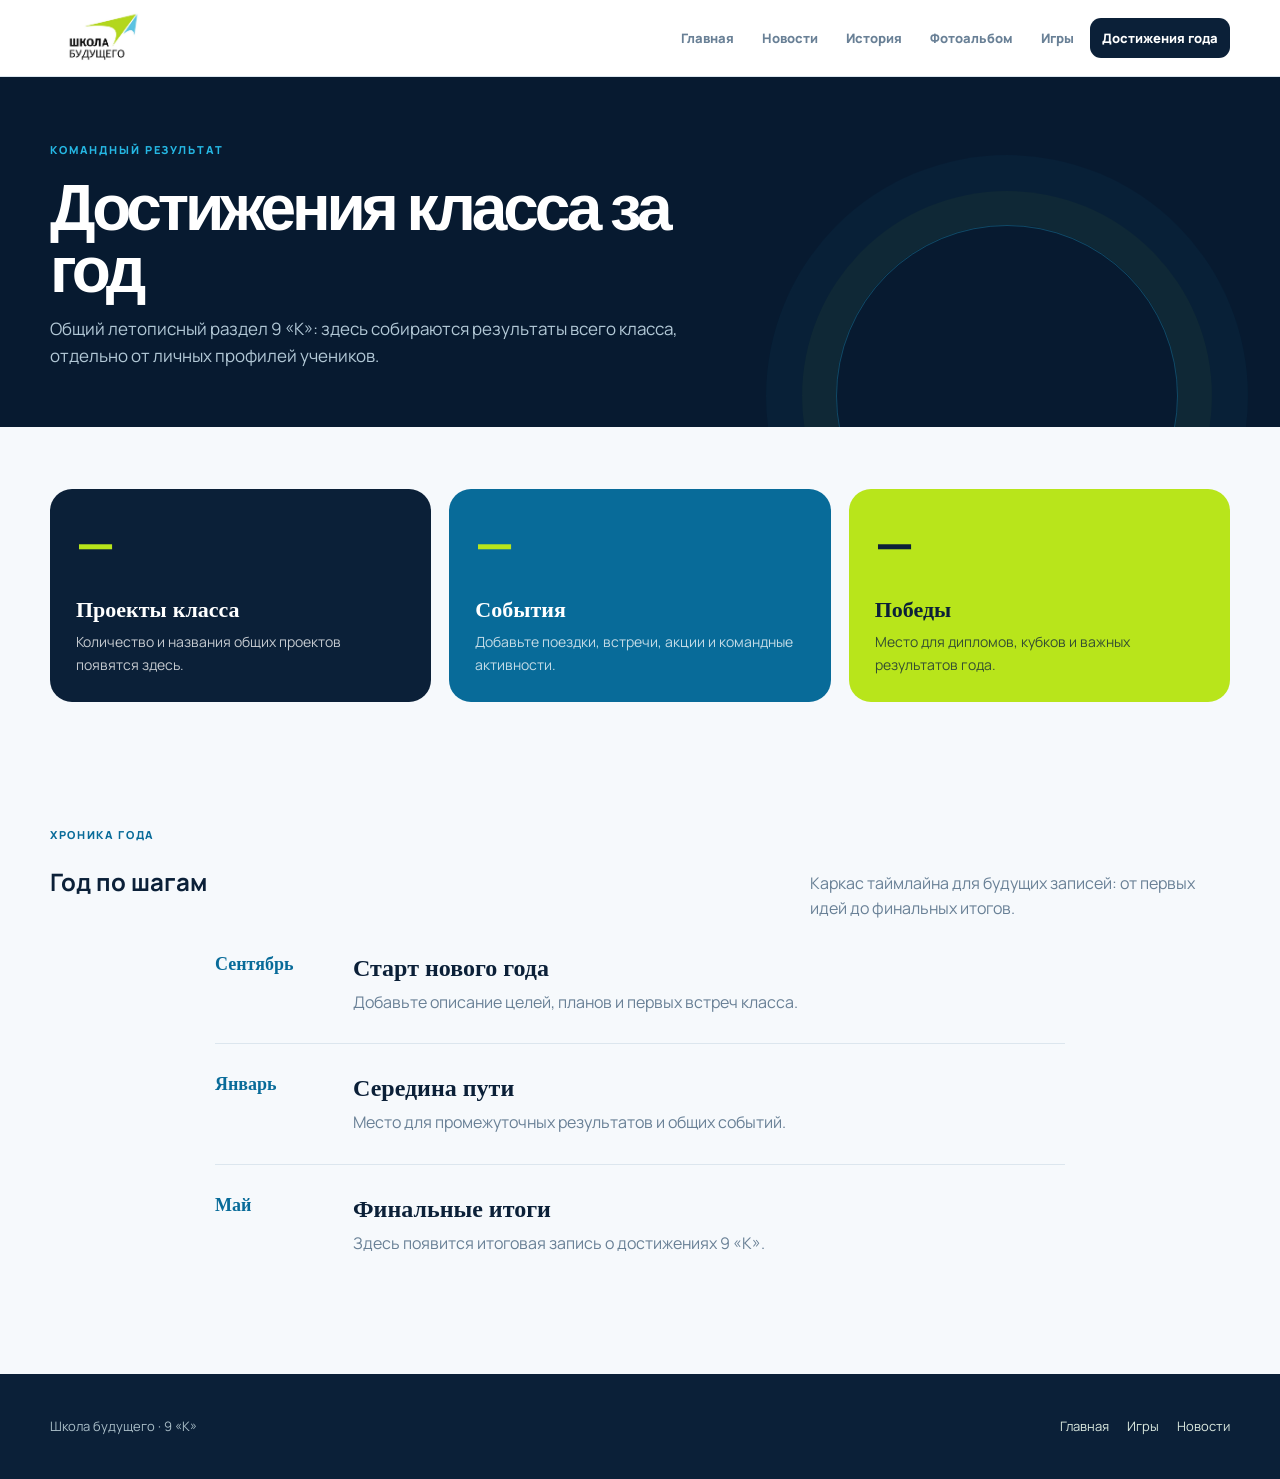
==== pages/achievements.html @ a0b6dfbe "Create school of the future class website" ====
<!doctype html><html lang="ru"><head><meta charset="utf-8"><meta name="viewport" content="width=device-width,initial-scale=1"><title>Достижения класса · 8 «К»</title><link rel="stylesheet" href="../style.css"></head><body><header class="site-header"><div class="container nav-inner"><a class="brand" href="../index.html"><img src="../assets/logo_school.jpg" alt="Школа будущего"><span><strong>Школа будущего</strong><small>класс 8 «К»</small></span></a><nav class="nav-menu"><a href="../index.html">Главная</a><a href="news.html">Новости</a><a href="histrory.html">История</a><a href="photos.html">Фотоальбом</a><a href="games.html">Игры</a><a class="active nav-cta" href="achievements.html">Достижения года</a></nav></div></header><main><section class="page-hero"><div class="container"><p class="eyebrow">Командный результат</p><h1 class="page-title">Достижения класса за год</h1><p class="page-intro">Общий летописный раздел 8 «К»: здесь собираются результаты всего класса, отдельно от личных профилей учеников.</p></div></section><section class="content-section"><div class="container"><div class="grid achievement-grid"><article class="achievement-card"><strong>—</strong><h2>Проекты класса</h2><p>Количество и названия общих проектов появятся здесь.</p></article><article class="achievement-card"><strong>—</strong><h2>События</h2><p>Добавьте поездки, встречи, акции и командные активности.</p></article><article class="achievement-card"><strong>—</strong><h2>Победы</h2><p>Место для дипломов, кубков и важных результатов года.</p></article></div></div></section><section class="content-section band"><div class="container"><div class="section-header"><div><p class="section-kicker">Хроника года</p><h2>Год по шагам</h2></div><p>Каркас таймлайна для будущих записей: от первых идей до финальных итогов.</p></div><div class="timeline"><article class="timeline-item"><div class="timeline-year">Сентябрь</div><div><h2>Старт нового года</h2><p>Добавьте описание целей, планов и первых встреч класса.</p></div></article><article class="timeline-item"><div class="timeline-year">Январь</div><div><h2>Середина пути</h2><p>Место для промежуточных результатов и общих событий.</p></div></article><article class="timeline-item"><div class="timeline-year">Май</div><div><h2>Финальные итоги</h2><p>Здесь появится итоговая запись о достижениях 8 «К».</p></div></article></div></div></section></main><footer class="site-footer"><div class="container footer-inner"><p>Школа будущего · 8 «К»</p><nav class="footer-links"><a href="../index.html">Главная</a><a href="games.html">Игры</a><a href="news.html">Новости</a></nav></div></footer></body></html>
<script src="../script.js"></script><script src="../site-config.js"></script>
---- style.css ----
@import url('https://fonts.googleapis.com/css2?family=Manrope:wght@400;500;600;700;800&family=Space+Grotesk:wght@500;600;700&display=swap');

:root{--ink:#0b2038;--ink-2:#132f4b;--muted:#698096;--blue:#25b7e3;--blue-deep:#086b99;--lime:#b8e51b;--lime-deep:#6c9700;--paper:#f6f9fc;--line:#dce6ee;--white:#fff;--shadow:0 18px 45px rgba(11,32,56,.11);--radius:24px}
*{box-sizing:border-box}html{scroll-behavior:smooth}body{margin:0;background:var(--paper);color:var(--ink);font-family:Manrope,Arial,sans-serif;line-height:1.6}a{color:inherit}img{max-width:100%;display:block}.container{width:min(1180px,calc(100% - 40px));margin:0 auto}.skip-link{position:absolute;left:-9999px}.skip-link:focus{left:16px;top:16px;z-index:30;background:var(--ink);color:#fff;padding:10px 14px;border-radius:8px}

/* Navigation: the logo is the only mark on the left. */
.site-header{position:sticky;top:0;z-index:20;background:rgba(255,255,255,.94);backdrop-filter:blur(18px);border-bottom:1px solid var(--line)}.nav-inner{min-height:76px;display:flex;align-items:center;gap:24px}.brand{display:block;width:104px;height:62px;overflow:hidden;flex:0 0 104px;border-radius:14px;text-decoration:none;background:#fff}.brand img{width:104px;height:104px;max-width:none;object-fit:contain;transform:translateY(-21px);transition:transform .25s ease}.brand:hover img,.brand:focus-visible img{transform:translateY(-21px) scale(1.06)}.nav-menu{display:flex;align-items:center;justify-content:flex-end;gap:4px;flex:1}.nav-menu a{padding:10px 12px;text-decoration:none;border-radius:11px;color:var(--muted);font-size:13px;font-weight:800;transition:.2s ease}.nav-menu a:hover,.nav-menu a.active{background:#eaf7fc;color:var(--blue-deep)}.nav-menu a.nav-cta{background:var(--ink);color:#fff}.nav-menu a.nav-cta:hover{background:var(--blue-deep);color:#fff}

/* Cosmic hero — compact, dense and unmistakably space-themed. */
.hero{position:relative;overflow:hidden;background:#071a30;color:#fff;padding:58px 0 66px;border-bottom:1px solid #173f5c}.hero:before{content:'';position:absolute;inset:0;background-image:radial-gradient(circle at 9% 24%,rgba(255,255,255,.8) 0 1px,transparent 1.8px),radial-gradient(circle at 76% 18%,rgba(37,183,227,.8) 0 1px,transparent 1.8px),radial-gradient(circle at 49% 75%,rgba(184,229,27,.75) 0 1px,transparent 1.7px),radial-gradient(circle at 92% 74%,rgba(255,255,255,.7) 0 1px,transparent 1.7px);background-size:260px 220px,340px 260px,410px 300px,300px 250px;opacity:.62}.hero:after{content:'';position:absolute;width:700px;height:420px;right:-160px;bottom:-290px;background:radial-gradient(ellipse,rgba(37,183,227,.35),transparent 68%);pointer-events:none}.hero-grid{display:grid;grid-template-columns:1fr .9fr;gap:66px;align-items:center;position:relative;z-index:1}.hero-copy{max-width:650px}.eyebrow{color:var(--blue);font-size:11px;font-weight:800;text-transform:uppercase;letter-spacing:.17em;margin:0 0 18px}.hero h1,.page-title{font:700 clamp(43px,5.8vw,74px)/.97 'Space Grotesk',sans-serif;letter-spacing:-.065em;margin:0 0 22px;max-width:700px}.hero h1 span{color:var(--lime)}.lead{font-size:17px;color:#b2c8d6;max-width:560px;margin:0 0 29px}.hero-actions{display:flex;flex-wrap:wrap;gap:11px}.button{display:inline-flex;align-items:center;justify-content:center;min-height:46px;padding:0 18px;border-radius:13px;text-decoration:none;border:1px solid transparent;font-size:13px;font-weight:800;transition:transform .2s,box-shadow .2s,background .2s}.button:hover{transform:translateY(-2px);box-shadow:0 9px 22px rgba(4,21,40,.25)}.button.primary{background:var(--lime);color:#172e05}.button.secondary{border-color:rgba(255,255,255,.25);color:#fff;background:rgba(255,255,255,.08)}.button.secondary:hover{background:rgba(255,255,255,.16)}
.orbit-stage{position:relative;min-height:320px;display:grid;place-items:center}.planet{width:194px;height:194px;border-radius:50%;background:radial-gradient(circle at 33% 28%,#d8ff60 0 5%,#8fc410 24%,#2a6f86 60%,#0a2541 74%);box-shadow:0 0 0 13px rgba(184,229,27,.07),0 0 80px rgba(37,183,227,.36),inset -26px -20px 35px rgba(2,16,31,.5);position:relative;z-index:2}.planet:after{content:'8К';position:absolute;inset:0;display:grid;place-items:center;font:700 50px 'Space Grotesk';color:rgba(255,255,255,.84);letter-spacing:-.08em}.orbit{position:absolute;border:1px solid rgba(106,223,241,.56);border-radius:50%;transform:rotate(-21deg)}.orbit.one{width:340px;height:128px}.orbit.two{width:400px;height:190px;transform:rotate(25deg);border-color:rgba(184,229,27,.45)}.satellite{position:absolute;width:12px;height:12px;border-radius:50%;background:var(--lime);box-shadow:0 0 16px var(--lime);top:37px;right:48px}.cosmic-note{position:absolute;left:0;bottom:6px;color:#8faec0;font-size:11px;letter-spacing:.08em;text-transform:uppercase}.hero-counters{display:flex;gap:25px;position:absolute;right:0;bottom:0}.hero-counters strong{display:block;color:var(--lime);font:700 27px 'Space Grotesk'}.hero-counters span{display:block;color:#9bb4c1;font-size:10px;text-transform:uppercase;letter-spacing:.08em}

.section{padding:80px 0}.section.band{background:#fff}.section.soft-blue{background:#eef7fb}.section-header{display:flex;justify-content:space-between;gap:24px;align-items:end;margin-bottom:30px}.section-kicker{margin:0 0 10px;color:var(--blue-deep);font-size:11px;font-weight:800;letter-spacing:.15em;text-transform:uppercase}.section h2{font:600 clamp(30px,4vw,48px)/1.05 'Space Grotesk';letter-spacing:-.05em;margin:0}.section-header>p{max-width:420px;color:var(--muted);margin:0}.grid{display:grid;gap:18px}

/* Students: card itself is the interaction, no floating broken button. */
.students-grid{grid-template-columns:repeat(5,1fr)}.student-card,.teacher-card,.info-card{background:#fff;border:1px solid var(--line);border-radius:20px;overflow:hidden;box-shadow:0 7px 22px rgba(11,32,56,.045);transition:transform .25s ease,box-shadow .25s ease,border-color .25s ease}.student-card{display:flex;flex-direction:column;text-decoration:none;cursor:pointer}.student-card:hover,.student-card:focus-visible{transform:translateY(-7px);border-color:#9bd3e3;box-shadow:0 18px 33px rgba(11,32,56,.14)}.student-photo{aspect-ratio:1/1;background:linear-gradient(135deg,#e4f4fa,#eaf6d5);overflow:hidden}.student-photo img{width:100%;height:100%;object-fit:cover;transition:transform .45s ease}.student-card:hover .student-photo img{transform:scale(1.065)}.student-body{padding:16px;display:flex;flex-direction:column;flex:1;min-height:142px}.student-name{font:600 17px/1.15 'Space Grotesk';margin:0 0 8px}.student-role{font-size:12px;color:var(--muted);line-height:1.4}.student-action{display:flex;justify-content:space-between;align-items:center;margin-top:auto;padding-top:15px;color:var(--blue-deep);font-size:11px;font-weight:800;text-transform:uppercase;letter-spacing:.08em}.student-action b{display:grid;place-items:center;width:25px;height:25px;border-radius:50%;background:#eaf7fc;font-size:16px;line-height:1;transition:.2s}.student-card:hover .student-action b{background:var(--blue);color:#fff;transform:translate(2px,-2px)}.placeholder-mark{width:52px;height:52px;border-radius:16px;background:#eaf6d5;color:var(--lime-deep);display:grid;place-items:center;margin:0 auto;font:700 24px 'Space Grotesk'}
.notice{display:flex;align-items:center;justify-content:space-between;gap:20px;padding:18px 22px;border-radius:18px;background:var(--ink);color:#fff;margin-top:26px}.notice p{margin:0;color:#b7cbd4;font-size:13px}.notice strong{display:block;font:600 18px 'Space Grotesk';color:var(--lime);margin-bottom:2px}

/* Teachers: all original teacher portraits are rendered from data. */
.teachers-grid{grid-template-columns:repeat(5,1fr)}.teacher-card{padding:10px}.teacher-card:hover{transform:translateY(-6px);border-color:#b9d8e2;box-shadow:0 15px 30px rgba(11,32,56,.12)}.teacher-card img{width:100%;aspect-ratio:1/1;object-fit:cover;border-radius:14px}.teacher-card h3{font:600 16px/1.15 'Space Grotesk';margin:13px 3px 5px}.teacher-card p{color:var(--muted);font-size:12px;line-height:1.4;margin:0 3px 5px}

/* Photos and news. */
.page-hero{padding:64px 0 58px;background:#071a30;color:#fff;position:relative;overflow:hidden}.page-hero:after{content:'';position:absolute;right:8%;bottom:-140px;width:340px;height:340px;border:1px solid rgba(37,183,227,.3);border-radius:50%;box-shadow:0 0 0 34px rgba(184,229,27,.04),0 0 0 70px rgba(37,183,227,.04)}.page-hero .container{position:relative;z-index:1}.page-title{font-size:clamp(42px,5.5vw,64px);margin-bottom:14px}.page-intro{color:#b2c8d6;max-width:680px;font-size:17px;margin:0}.content-section{padding:62px 0}.news-list{display:grid;grid-template-columns:repeat(2,1fr);gap:22px}.news-card{background:#fff;border:1px solid var(--line);border-radius:22px;overflow:hidden;box-shadow:0 7px 22px rgba(11,32,56,.04)}.news-card img{width:100%;height:240px;object-fit:cover}.news-card-body{padding:23px}.tag{display:inline-block;color:var(--lime-deep);background:#eef8d9;border-radius:99px;padding:5px 10px;font-size:10px;font-weight:800;text-transform:uppercase;letter-spacing:.08em}.news-card h2{font:600 25px/1.1 'Space Grotesk';margin:14px 0 10px}.news-card p{color:var(--muted);margin:0}.memory-grid{display:grid;grid-template-columns:repeat(4,1fr);grid-auto-rows:180px;gap:14px}.memory-card{position:relative;overflow:hidden;border-radius:18px;background:#dbeef4}.memory-card:first-child{grid-column:span 2;grid-row:span 2}.memory-card:nth-child(4){grid-column:span 2}.memory-card img{width:100%;height:100%;object-fit:cover;transition:transform .45s}.memory-card:hover img{transform:scale(1.06)}.memory-card figcaption{position:absolute;left:0;right:0;bottom:0;padding:30px 16px 13px;color:#fff;font-size:13px;font-weight:800;background:linear-gradient(transparent,rgba(4,20,35,.82))}.placeholder{padding:58px 32px;text-align:center;border:1px dashed #a9c5d0;border-radius:24px;background:rgba(255,255,255,.68)}.placeholder h2{font:600 28px 'Space Grotesk';margin:0 0 8px}.placeholder p{max-width:500px;color:var(--muted);margin:0 auto}

.achievement-grid{grid-template-columns:repeat(3,1fr)}.achievement-card{background:var(--ink);border-radius:22px;color:#fff;padding:26px;min-height:210px}.achievement-card:nth-child(2){background:var(--blue-deep)}.achievement-card:nth-child(3){background:var(--lime);color:var(--ink)}.achievement-card strong{display:block;font:700 44px 'Space Grotesk';color:var(--lime);margin-bottom:24px}.achievement-card:nth-child(3) strong{color:var(--ink)}.achievement-card h2{font:600 22px 'Space Grotesk';margin:0 0 8px}.achievement-card p{margin:0;opacity:.76;font-size:14px}.timeline{max-width:850px;margin:0 auto}.timeline-item{display:grid;grid-template-columns:110px 1fr;gap:28px;padding:0 0 28px;border-bottom:1px solid var(--line);margin-bottom:28px}.timeline-item:last-child{border:0}.timeline-year{color:var(--blue-deep);font:700 18px 'Space Grotesk'}.timeline-item h2{font:600 24px 'Space Grotesk';margin:0 0 7px}.timeline-item p{margin:0;color:var(--muted)}
.student-profile{display:grid;grid-template-columns:300px 1fr;gap:46px;align-items:start}.profile-photo{border-radius:24px;overflow:hidden;background:#e4f4fa}.profile-photo img{width:100%;aspect-ratio:1/1;object-fit:cover}.profile-meta{display:flex;align-items:center;gap:12px;color:var(--muted);font-size:13px;margin-bottom:16px}.profile-content h2{font:600 38px/1.05 'Space Grotesk';margin:0 0 14px;letter-spacing:-.04em}.profile-content>p{color:var(--muted);font-size:17px;max-width:650px}.profile-cards{display:grid;grid-template-columns:repeat(2,1fr);gap:16px;margin-top:28px}.profile-cards .info-card{padding:20px}.info-card h3{font:600 19px 'Space Grotesk';margin:0 0 7px}.info-card p{color:var(--muted);font-size:14px;margin:0}.back-link{display:inline-flex;gap:8px;color:var(--blue-deep);font-weight:800;text-decoration:none;margin-bottom:22px}
.site-footer{background:var(--ink);color:#fff;padding:42px 0}.footer-inner{display:flex;justify-content:space-between;gap:30px;align-items:start}.site-footer p{color:#a9bdc7;font-size:13px;margin:0;max-width:360px}.footer-links{display:flex;gap:18px;flex-wrap:wrap}.footer-links a{color:#dbe9df;text-decoration:none;font-size:13px}.footer-links a:hover{color:var(--lime)}

@media(max-width:1050px){.students-grid{grid-template-columns:repeat(4,1fr)}.teachers-grid{grid-template-columns:repeat(4,1fr)}.hero-grid{gap:35px}.nav-inner{gap:14px}.nav-menu a{padding:10px 8px;font-size:12px}}
@media(max-width:720px){.container{width:min(100% - 28px,600px)}.site-header{position:relative}.nav-inner{align-items:center;padding:6px 0 10px;flex-wrap:wrap}.brand{width:90px;height:58px;flex-basis:90px}.brand img{width:98px;height:98px;transform:translateY(-20px)}.brand:hover img,.brand:focus-visible img{transform:translateY(-20px) scale(1.04)}.nav-menu{justify-content:flex-start;overflow-x:auto;width:100%;order:3;padding-bottom:2px}.nav-menu a{white-space:nowrap}.hero{padding:48px 0 54px}.hero-grid{grid-template-columns:1fr;gap:28px}.hero h1{font-size:48px}.orbit-stage{min-height:260px}.planet{width:154px;height:154px}.planet:after{font-size:40px}.orbit.one{width:275px;height:105px}.orbit.two{width:325px;height:155px}.cosmic-note{left:8px;bottom:0}.hero-counters{right:8px;bottom:0}.section,.content-section{padding:58px 0}.section-header{display:block}.section-header>p{margin-top:14px}.students-grid{grid-template-columns:repeat(2,1fr);gap:12px}.teachers-grid{grid-template-columns:repeat(2,1fr);gap:12px}.student-body{padding:14px 12px;min-height:142px}.student-name{font-size:15px}.news-list,.achievement-grid,.profile-cards{grid-template-columns:1fr}.memory-grid{grid-template-columns:repeat(2,1fr);grid-auto-rows:145px}.memory-card:first-child,.memory-card:nth-child(4){grid-column:span 2}.student-profile{grid-template-columns:1fr;gap:25px}.profile-photo{max-width:300px}.timeline-item{grid-template-columns:75px 1fr;gap:14px}.footer-inner{display:block}.footer-links{margin-top:22px}.notice{display:block}.notice .button{margin-top:16px}}
@media(prefers-reduced-motion:reduce){*,*:before,*:after{scroll-behavior:auto!important;transition:none!important;animation:none!important}}
.brand span{display:none}
.planet:after{content:var(--class-code,'9К')}

/* Full-viewport hero: the header stays compact while the first screen becomes the mission statement. */
.hero{min-height:100vh;height:100vh;padding:78px 0 104px;display:flex;align-items:center}.hero-grid{width:100%;min-height:calc(100vh - 182px);grid-template-columns:1.06fr .94fr;gap:clamp(45px,7vw,110px)}.hero-copy{max-width:760px}.hero h1{font-size:clamp(56px,6.6vw,104px);max-width:820px;margin-bottom:30px}.lead{font-size:clamp(18px,1.4vw,22px);line-height:1.55;max-width:640px;margin-bottom:38px}.hero-actions{gap:14px}.hero-actions .button{min-height:56px;padding:0 23px;font-size:14px;border-radius:16px}.orbit-stage{min-height:clamp(430px,52vw,620px)}.planet{width:clamp(230px,24vw,340px);height:clamp(230px,24vw,340px)}.planet:after{font-size:clamp(58px,5vw,82px)}.orbit.one{width:clamp(420px,42vw,620px);height:clamp(160px,15vw,220px)}.orbit.two{width:clamp(500px,50vw,740px);height:clamp(240px,24vw,350px)}.satellite{width:16px;height:16px;top:13%;right:10%}.cosmic-note{bottom:9%;font-size:12px}.hero-counters{bottom:8%;gap:38px}.hero-counters strong{font-size:clamp(32px,3vw,48px)}.hero-counters span{font-size:11px}.scroll-cue{position:absolute;z-index:3;left:50%;bottom:24px;transform:translateX(-50%);display:flex;flex-direction:column;align-items:center;gap:10px;color:#a4bdca;text-decoration:none;font-size:10px;font-weight:800;letter-spacing:.18em;text-transform:uppercase;transition:color .2s ease}.scroll-cue:hover{color:var(--lime)}.scroll-cue i{display:block;width:22px;height:36px;border:1px solid rgba(184,229,27,.65);border-radius:99px;position:relative}.scroll-cue i:after{content:'';position:absolute;width:4px;height:8px;left:50%;top:7px;transform:translateX(-50%);border-radius:4px;background:var(--lime);animation:scroll-drop 1.7s ease-in-out infinite}@keyframes scroll-drop{0%{opacity:0;transform:translate(-50%,0)}25%{opacity:1}75%{opacity:1}100%{opacity:0;transform:translate(-50%,14px)}}
@media(max-width:1050px) and (min-width:721px){.hero h1{font-size:clamp(52px,6vw,78px)}.orbit-stage{transform:scale(.85);transform-origin:center}.hero-grid{gap:15px}}
@media(max-width:720px){.hero{height:auto;min-height:calc(100svh - 130px);padding:50px 0 92px;display:block}.hero-grid{min-height:0;display:flex;flex-direction:column;gap:26px;align-items:stretch}.hero-copy{max-width:none}.hero h1{font-size:clamp(45px,13vw,66px);line-height:.95;margin-bottom:20px}.lead{font-size:16px;line-height:1.55;margin-bottom:26px}.hero-actions{display:grid;grid-template-columns:1fr 1fr;gap:9px}.hero-actions .button{min-height:50px;padding:0 10px;font-size:12px}.orbit-stage{min-height:310px;transform:none;margin-top:4px}.planet{width:170px;height:170px}.planet:after{font-size:45px}.orbit.one{width:310px;height:120px}.orbit.two{width:370px;height:180px}.satellite{top:17px;right:15%}.cosmic-note{left:2px;bottom:22px;font-size:9px}.hero-counters{right:2px;bottom:22px;gap:20px}.hero-counters strong{font-size:27px}.hero-counters span{font-size:9px}.scroll-cue{bottom:15px;font-size:9px;gap:7px}.scroll-cue i{height:28px;width:18px}.scroll-cue i:after{top:5px;width:3px;height:7px}}
@media(max-width:720px){.nav-menu{scrollbar-width:none}.nav-menu::-webkit-scrollbar{display:none}.hero{height:calc(100svh - 78px);min-height:620px;padding:32px 0 64px;overflow:hidden}.hero-grid{height:100%;gap:8px;justify-content:space-between}.hero h1{font-size:clamp(40px,11.7vw,53px);line-height:.94;margin-bottom:14px}.hero .eyebrow{font-size:10px;margin-bottom:12px}.lead{font-size:14px;line-height:1.45;margin-bottom:18px}.hero-actions .button{min-height:46px;font-size:11px}.orbit-stage{min-height:244px;margin-top:0;flex:0 0 244px}.planet{width:140px;height:140px}.planet:after{font-size:40px}.orbit.one{width:270px;height:104px}.orbit.two{width:325px;height:158px}.satellite{top:10px;right:14%}.cosmic-note{bottom:18px}.hero-counters{bottom:18px}.hero-counters strong{font-size:24px}.scroll-cue{bottom:8px}}
.hero-grid{width:min(1180px,calc(100% - 40px));margin-left:auto;margin-right:auto}

/* Motion layer and viewport correction: the hero fills the space below the real header. */
:root{--header-height:76px}.site-header{min-height:var(--header-height)}.hero{height:calc(100dvh - var(--header-height));min-height:calc(100dvh - var(--header-height));overflow:hidden}.hero-grid{height:100%;min-height:0}.orbit-stage{transform:translate3d(var(--scene-x,0px),var(--scene-y,0px),0);transition:transform .45s cubic-bezier(.22,.61,.36,1)}.star-field{position:absolute;inset:0;z-index:0;pointer-events:none;overflow:hidden}.star-field span{position:absolute;width:var(--star-size,3px);height:var(--star-size,3px);border-radius:50%;background:#e9fbff;box-shadow:0 0 8px rgba(125,228,255,.9);animation:star-pulse 3.6s ease-in-out infinite;transform:scale(var(--star-scale,1))}.star-field span:nth-child(4n){--star-size:2px;background:var(--blue)}.star-field span:nth-child(7n){--star-size:4px;background:var(--lime);box-shadow:0 0 13px rgba(184,229,27,.9)}@keyframes star-pulse{0%,100%{opacity:.18;transform:scale(calc(var(--star-scale,1) * .72))}45%{opacity:1;transform:scale(calc(var(--star-scale,1) * 1.35))}68%{opacity:.42;transform:scale(var(--star-scale,1))}}.orbit{transform-origin:50% 50%;will-change:transform}.orbit.one{animation:orbit-drift-one 18s ease-in-out infinite}.orbit.two{animation:orbit-drift-two 24s ease-in-out infinite}@keyframes orbit-drift-one{0%,100%{transform:rotate(-21deg) translate3d(0,0,0)}50%{transform:rotate(-15deg) translate3d(9px,-5px,0)}}@keyframes orbit-drift-two{0%,100%{transform:rotate(25deg) translate3d(0,0,0)}50%{transform:rotate(31deg) translate3d(-8px,7px,0)}}.planet{animation:planet-float 6s ease-in-out infinite;will-change:transform;background:radial-gradient(circle at 32% 24%,#efff91 0 3%,#c2f32f 10%,#82b91a 31%,#1a6e87 64%,#071e39 79%);box-shadow:0 0 0 13px rgba(184,229,27,.07),0 0 80px rgba(37,183,227,.36),0 0 125px rgba(184,229,27,.12),inset -28px -23px 38px rgba(1,15,30,.58);overflow:hidden}.planet:before{content:'';position:absolute;inset:-15%;border-radius:50%;background:repeating-linear-gradient(168deg,transparent 0 17px,rgba(238,255,170,.16) 18px 21px,transparent 22px 36px);mix-blend-mode:screen;opacity:.62;transform:rotate(-18deg)}@keyframes planet-float{0%,100%{transform:translateY(0) scale(1)}50%{transform:translateY(-10px) scale(1.018)}}.rocket{position:absolute;z-index:4;left:8%;top:17%;width:29px;height:58px;border-radius:52% 52% 42% 42%;background:linear-gradient(110deg,#fff 0 22%,#d9f45b 23% 38%,#27acd0 39% 100%);box-shadow:0 0 17px rgba(37,183,227,.75);transform:rotate(42deg);animation:rocket-flight 13s ease-in-out infinite;will-change:transform}.rocket:before{content:'';position:absolute;left:5px;bottom:-8px;width:19px;height:19px;border-radius:50% 50% 65% 65%;background:radial-gradient(circle at 50% 10%,#fff 0 12%,#b8e51b 25%,#ff9b29 58%,transparent 70%);filter:blur(1px)}.rocket-window{position:absolute;width:10px;height:10px;left:9px;top:13px;border-radius:50%;background:#092c4b;border:2px solid rgba(255,255,255,.8)}.rocket-fin{position:absolute;width:9px;height:18px;bottom:9px;background:#159bc3}.rocket-fin.left{left:-6px;clip-path:polygon(100% 0,100% 100%,0 80%)}.rocket-fin.right{right:-6px;clip-path:polygon(0 0,100% 80%,0 100%)}@keyframes rocket-flight{0%,100%{transform:translate3d(0,0,0) rotate(42deg);opacity:.72}40%{transform:translate3d(34px,-38px,0) rotate(46deg);opacity:1}72%{transform:translate3d(8px,-80px,0) rotate(38deg);opacity:.82}}
@media(max-width:720px){:root{--header-height:78px}.hero{height:auto;min-height:calc(100dvh - var(--header-height));padding-top:32px}.hero-grid{height:auto;min-height:calc(100dvh - var(--header-height) - 96px)}.orbit-stage{transform:none}.rocket{left:7%;top:12%;transform:scale(.78) rotate(42deg)}.star-field span{animation-duration:3.2s}}
@media(prefers-reduced-motion:reduce){.orbit-stage{transform:none!important}.star-field span,.orbit,.planet,.rocket{animation:none!important}.planet{transform:none!important}}
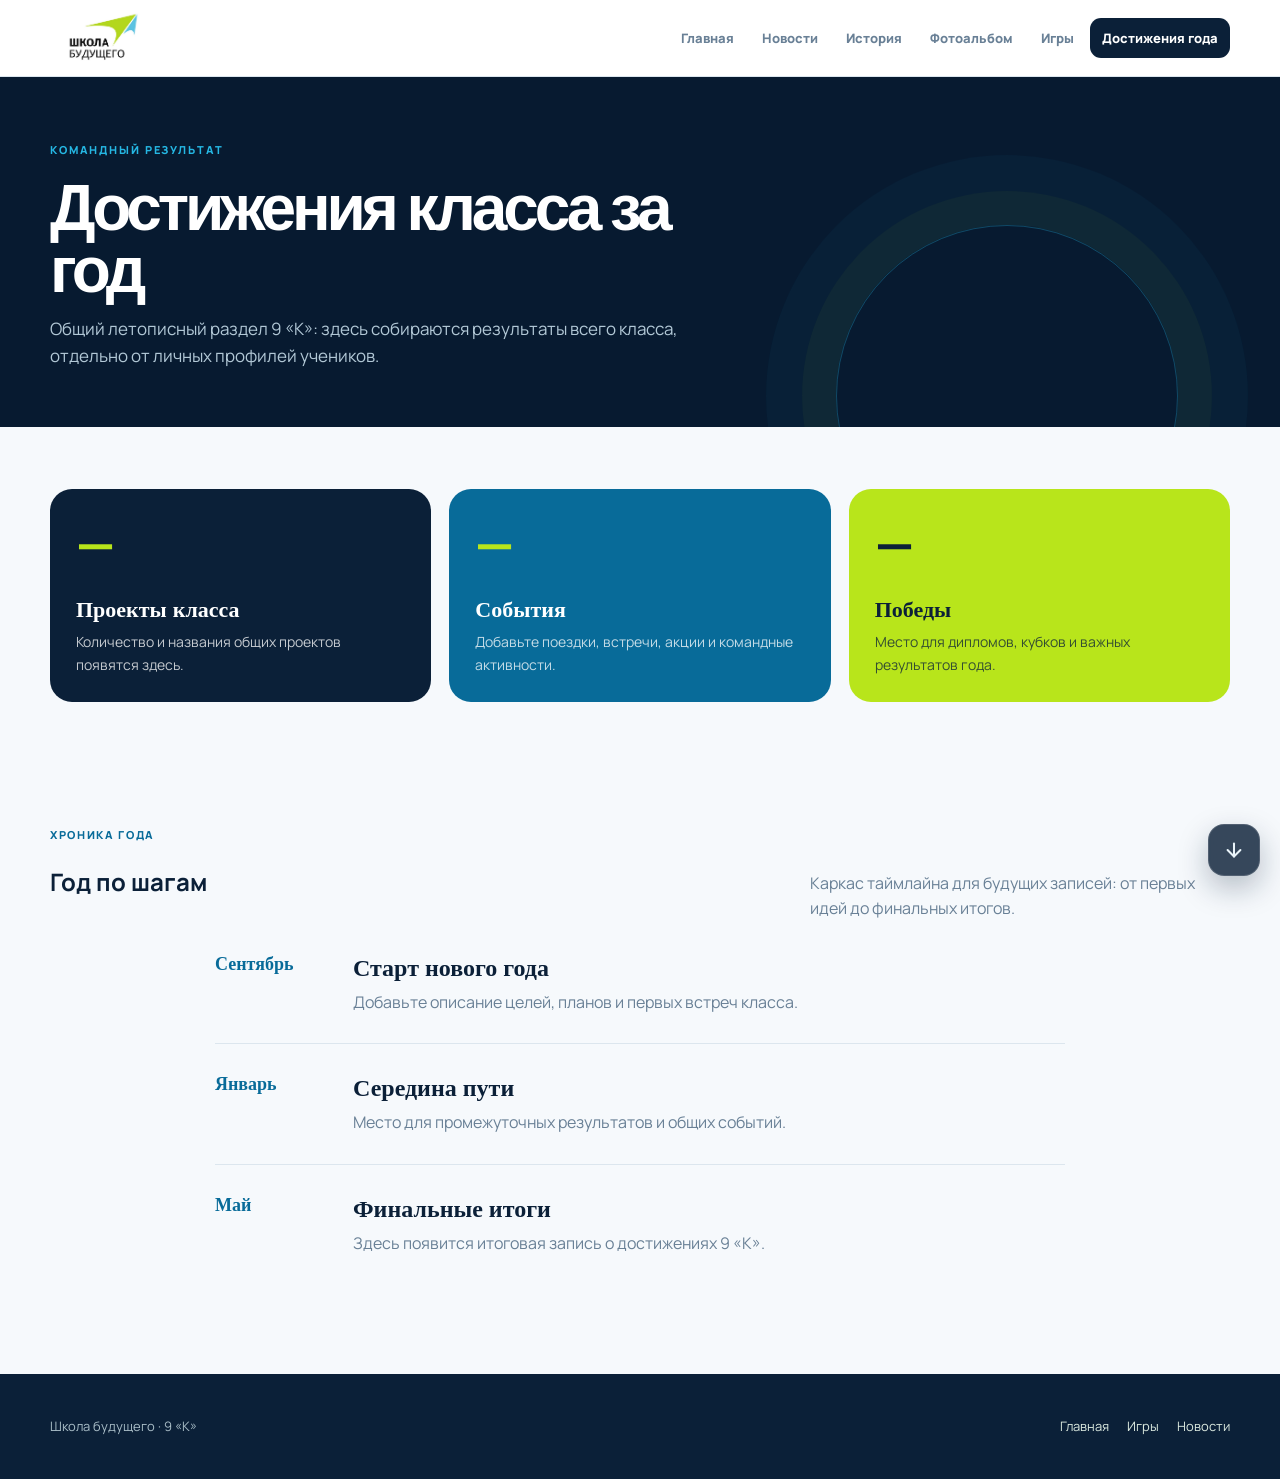
==== commit 89ff309c: "Add game and history page" ====
--- a/pages/achievements.html
+++ b/pages/achievements.html
@@ -1,2 +1 @@
-<!doctype html><html lang="ru"><head><meta charset="utf-8"><meta name="viewport" content="width=device-width,initial-scale=1"><title>Достижения класса · 8 «К»</title><link rel="stylesheet" href="../style.css"></head><body><header class="site-header"><div class="container nav-inner"><a class="brand" href="../index.html"><img src="../assets/logo_school.jpg" alt="Школа будущего"><span><strong>Школа будущего</strong><small>класс 8 «К»</small></span></a><nav class="nav-menu"><a href="../index.html">Главная</a><a href="news.html">Новости</a><a href="histrory.html">История</a><a href="photos.html">Фотоальбом</a><a href="games.html">Игры</a><a class="active nav-cta" href="achievements.html">Достижения года</a></nav></div></header><main><section class="page-hero"><div class="container"><p class="eyebrow">Командный результат</p><h1 class="page-title">Достижения класса за год</h1><p class="page-intro">Общий летописный раздел 8 «К»: здесь собираются результаты всего класса, отдельно от личных профилей учеников.</p></div></section><section class="content-section"><div class="container"><div class="grid achievement-grid"><article class="achievement-card"><strong>—</strong><h2>Проекты класса</h2><p>Количество и названия общих проектов появятся здесь.</p></article><article class="achievement-card"><strong>—</strong><h2>События</h2><p>Добавьте поездки, встречи, акции и командные активности.</p></article><article class="achievement-card"><strong>—</strong><h2>Победы</h2><p>Место для дипломов, кубков и важных результатов года.</p></article></div></div></section><section class="content-section band"><div class="container"><div class="section-header"><div><p class="section-kicker">Хроника года</p><h2>Год по шагам</h2></div><p>Каркас таймлайна для будущих записей: от первых идей до финальных итогов.</p></div><div class="timeline"><article class="timeline-item"><div class="timeline-year">Сентябрь</div><div><h2>Старт нового года</h2><p>Добавьте описание целей, планов и первых встреч класса.</p></div></article><article class="timeline-item"><div class="timeline-year">Январь</div><div><h2>Середина пути</h2><p>Место для промежуточных результатов и общих событий.</p></div></article><article class="timeline-item"><div class="timeline-year">Май</div><div><h2>Финальные итоги</h2><p>Здесь появится итоговая запись о достижениях 8 «К».</p></div></article></div></div></section></main><footer class="site-footer"><div class="container footer-inner"><p>Школа будущего · 8 «К»</p><nav class="footer-links"><a href="../index.html">Главная</a><a href="games.html">Игры</a><a href="news.html">Новости</a></nav></div></footer></body></html>
-<script src="../script.js"></script><script src="../site-config.js"></script>
+<!doctype html><html lang="ru"><head><meta charset="utf-8"><meta name="viewport" content="width=device-width,initial-scale=1"><title>Достижения класса · 8 «К»</title><link rel="stylesheet" href="../style.css"></head><body><header class="site-header"><div class="container nav-inner"><a class="brand" href="../index.html"><img src="../assets/logo_school.jpg" alt="Школа будущего"><span><strong>Школа будущего</strong><small>класс 8 «К»</small></span></a><nav class="nav-menu"><a href="../index.html">Главная</a><a href="news.html">Новости</a><a href="histrory.html">История</a><a href="photos.html">Фотоальбом</a><a href="games.html">Игры</a><a class="active nav-cta" href="achievements.html">Достижения года</a></nav></div></header><main><section class="page-hero"><div class="container"><p class="eyebrow">Командный результат</p><h1 class="page-title">Достижения класса за год</h1><p class="page-intro">Общий летописный раздел 8 «К»: здесь собираются результаты всего класса, отдельно от личных профилей учеников.</p></div></section><section class="content-section"><div class="container"><div class="grid achievement-grid"><article class="achievement-card"><strong>—</strong><h2>Проекты класса</h2><p>Количество и названия общих проектов появятся здесь.</p></article><article class="achievement-card"><strong>—</strong><h2>События</h2><p>Добавьте поездки, встречи, акции и командные активности.</p></article><article class="achievement-card"><strong>—</strong><h2>Победы</h2><p>Место для дипломов, кубков и важных результатов года.</p></article></div></div></section><section class="content-section band"><div class="container"><div class="section-header"><div><p class="section-kicker">Хроника года</p><h2>Год по шагам</h2></div><p>Каркас таймлайна для будущих записей: от первых идей до финальных итогов.</p></div><div class="timeline"><article class="timeline-item"><div class="timeline-year">Сентябрь</div><div><h2>Старт нового года</h2><p>Добавьте описание целей, планов и первых встреч класса.</p></div></article><article class="timeline-item"><div class="timeline-year">Январь</div><div><h2>Середина пути</h2><p>Место для промежуточных результатов и общих событий.</p></div></article><article class="timeline-item"><div class="timeline-year">Май</div><div><h2>Финальные итоги</h2><p>Здесь появится итоговая запись о достижениях 8 «К».</p></div></article></div></div></section></main><footer class="site-footer"><div class="container footer-inner"><p>Школа будущего · 8 «К»</p><nav class="footer-links"><a href="../index.html">Главная</a><a href="games.html">Игры</a><a href="news.html">Новости</a></nav></div></footer><script src="../script.js"></script><script src="../site-config.js"></script></body></html>
--- a/style.css
+++ b/style.css
@@ -43,3 +43,46 @@
 :root{--header-height:76px}.site-header{min-height:var(--header-height)}.hero{height:calc(100dvh - var(--header-height));min-height:calc(100dvh - var(--header-height));overflow:hidden}.hero-grid{height:100%;min-height:0}.orbit-stage{transform:translate3d(var(--scene-x,0px),var(--scene-y,0px),0);transition:transform .45s cubic-bezier(.22,.61,.36,1)}.star-field{position:absolute;inset:0;z-index:0;pointer-events:none;overflow:hidden}.star-field span{position:absolute;width:var(--star-size,3px);height:var(--star-size,3px);border-radius:50%;background:#e9fbff;box-shadow:0 0 8px rgba(125,228,255,.9);animation:star-pulse 3.6s ease-in-out infinite;transform:scale(var(--star-scale,1))}.star-field span:nth-child(4n){--star-size:2px;background:var(--blue)}.star-field span:nth-child(7n){--star-size:4px;background:var(--lime);box-shadow:0 0 13px rgba(184,229,27,.9)}@keyframes star-pulse{0%,100%{opacity:.18;transform:scale(calc(var(--star-scale,1) * .72))}45%{opacity:1;transform:scale(calc(var(--star-scale,1) * 1.35))}68%{opacity:.42;transform:scale(var(--star-scale,1))}}.orbit{transform-origin:50% 50%;will-change:transform}.orbit.one{animation:orbit-drift-one 18s ease-in-out infinite}.orbit.two{animation:orbit-drift-two 24s ease-in-out infinite}@keyframes orbit-drift-one{0%,100%{transform:rotate(-21deg) translate3d(0,0,0)}50%{transform:rotate(-15deg) translate3d(9px,-5px,0)}}@keyframes orbit-drift-two{0%,100%{transform:rotate(25deg) translate3d(0,0,0)}50%{transform:rotate(31deg) translate3d(-8px,7px,0)}}.planet{animation:planet-float 6s ease-in-out infinite;will-change:transform;background:radial-gradient(circle at 32% 24%,#efff91 0 3%,#c2f32f 10%,#82b91a 31%,#1a6e87 64%,#071e39 79%);box-shadow:0 0 0 13px rgba(184,229,27,.07),0 0 80px rgba(37,183,227,.36),0 0 125px rgba(184,229,27,.12),inset -28px -23px 38px rgba(1,15,30,.58);overflow:hidden}.planet:before{content:'';position:absolute;inset:-15%;border-radius:50%;background:repeating-linear-gradient(168deg,transparent 0 17px,rgba(238,255,170,.16) 18px 21px,transparent 22px 36px);mix-blend-mode:screen;opacity:.62;transform:rotate(-18deg)}@keyframes planet-float{0%,100%{transform:translateY(0) scale(1)}50%{transform:translateY(-10px) scale(1.018)}}.rocket{position:absolute;z-index:4;left:8%;top:17%;width:29px;height:58px;border-radius:52% 52% 42% 42%;background:linear-gradient(110deg,#fff 0 22%,#d9f45b 23% 38%,#27acd0 39% 100%);box-shadow:0 0 17px rgba(37,183,227,.75);transform:rotate(42deg);animation:rocket-flight 13s ease-in-out infinite;will-change:transform}.rocket:before{content:'';position:absolute;left:5px;bottom:-8px;width:19px;height:19px;border-radius:50% 50% 65% 65%;background:radial-gradient(circle at 50% 10%,#fff 0 12%,#b8e51b 25%,#ff9b29 58%,transparent 70%);filter:blur(1px)}.rocket-window{position:absolute;width:10px;height:10px;left:9px;top:13px;border-radius:50%;background:#092c4b;border:2px solid rgba(255,255,255,.8)}.rocket-fin{position:absolute;width:9px;height:18px;bottom:9px;background:#159bc3}.rocket-fin.left{left:-6px;clip-path:polygon(100% 0,100% 100%,0 80%)}.rocket-fin.right{right:-6px;clip-path:polygon(0 0,100% 80%,0 100%)}@keyframes rocket-flight{0%,100%{transform:translate3d(0,0,0) rotate(42deg);opacity:.72}40%{transform:translate3d(34px,-38px,0) rotate(46deg);opacity:1}72%{transform:translate3d(8px,-80px,0) rotate(38deg);opacity:.82}}
 @media(max-width:720px){:root{--header-height:78px}.hero{height:auto;min-height:calc(100dvh - var(--header-height));padding-top:32px}.hero-grid{height:auto;min-height:calc(100dvh - var(--header-height) - 96px)}.orbit-stage{transform:none}.rocket{left:7%;top:12%;transform:scale(.78) rotate(42deg)}.star-field span{animation-duration:3.2s}}
 @media(prefers-reduced-motion:reduce){.orbit-stage{transform:none!important}.star-field span,.orbit,.planet,.rocket{animation:none!important}.planet{transform:none!important}}
+
+/* Floating page-scroll arrows: flip through the site with one tap. */
+.scroll-dock{position:fixed;right:20px;bottom:24px;z-index:40;display:flex;flex-direction:column;gap:10px}
+.scroll-dock button{width:52px;height:52px;border-radius:16px;border:1px solid rgba(255,255,255,.14);background:rgba(11,32,56,.82);color:#eaf4fa;backdrop-filter:blur(10px);-webkit-backdrop-filter:blur(10px);display:grid;place-items:center;cursor:pointer;box-shadow:0 12px 30px rgba(11,32,56,.28);transition:transform .2s ease,background .2s ease,color .2s ease,opacity .3s ease}
+.scroll-dock button:hover{transform:translateY(-2px);background:var(--lime);color:#172e05}
+.scroll-dock button:active{transform:translateY(0) scale(.94)}
+.scroll-dock button svg{width:22px;height:22px}
+.scroll-dock button[hidden]{display:none}
+
+/* Fullscreen photo viewer: Instagram/VK style browsing with smooth transitions. */
+.memory-card{cursor:zoom-in}
+.memory-card:focus-visible{outline:3px solid var(--blue);outline-offset:3px}
+body.lightbox-locked{overflow:hidden}
+.lightbox{position:fixed;inset:0;z-index:80;display:flex;align-items:center;justify-content:center;padding:24px;background:rgba(4,16,29,.9);backdrop-filter:blur(16px);-webkit-backdrop-filter:blur(16px);opacity:0;visibility:hidden;transition:opacity .4s ease,visibility .4s ease}
+.lightbox.open{opacity:1;visibility:visible}
+.lightbox-stage{position:relative;width:min(1120px,94vw);height:min(82vh,780px);display:grid;place-items:center;touch-action:none}
+.lightbox-img{max-width:100%;max-height:100%;border-radius:20px;box-shadow:0 30px 90px rgba(0,0,0,.6),0 0 0 1px rgba(255,255,255,.08);will-change:transform,opacity;user-select:none;-webkit-user-select:none;-webkit-user-drag:none;cursor:grab}
+.lightbox-ui{position:absolute;left:0;right:0;top:0;display:flex;justify-content:space-between;align-items:center;gap:16px;padding:22px 76px 0 26px;color:#c9ddea;font-size:12px;font-weight:700;letter-spacing:.04em}
+.lightbox-count{color:var(--lime);font:700 14px 'Space Grotesk',sans-serif}
+.lightbox-hint{text-transform:uppercase;letter-spacing:.12em}
+.lightbox-caption{position:absolute;left:50%;bottom:26px;transform:translateX(-50%);max-width:80vw;margin:0;color:#fff;font-size:15px;font-weight:800;text-align:center;text-shadow:0 2px 12px rgba(0,0,0,.65);white-space:nowrap;overflow:hidden;text-overflow:ellipsis}
+.lightbox-close,.lightbox-nav{position:absolute;z-index:2;display:grid;place-items:center;border:1px solid rgba(255,255,255,.18);background:rgba(255,255,255,.08);color:#fff;cursor:pointer;transition:transform .22s ease,background .22s ease,border-color .22s ease,color .22s ease}
+.lightbox-close{top:18px;right:20px;width:46px;height:46px;border-radius:14px;font-size:24px;line-height:1}
+.lightbox-nav{top:50%;width:56px;height:56px;border-radius:50%;font-size:32px;line-height:1;transform:translateY(-50%)}
+.lightbox-nav.prev{left:18px}
+.lightbox-nav.next{right:18px}
+.lightbox-close:hover{background:var(--lime);border-color:var(--lime);color:#172e05;transform:scale(1.08)}
+.lightbox-nav:hover{background:var(--lime);border-color:var(--lime);color:#172e05;transform:translateY(-50%) scale(1.08)}
+.lightbox.open .lightbox-ui,.lightbox.open .lightbox-caption,.lightbox.open .lightbox-close,.lightbox.open .lightbox-nav{animation:lightbox-ui-in .5s cubic-bezier(.22,.61,.36,1) both}
+@keyframes lightbox-ui-in{from{opacity:0}to{opacity:1}}
+@media(max-width:720px){.lightbox{padding:14px}.lightbox-nav{width:46px;height:46px;font-size:26px}.lightbox-nav.prev{left:8px}.lightbox-nav.next{right:8px}.lightbox-close{width:42px;height:42px;top:14px;right:14px}.lightbox-ui{padding:16px 64px 0 16px}.lightbox-hint{display:none}.lightbox-caption{font-size:13px;bottom:16px}.scroll-dock{right:12px;bottom:16px;gap:8px}.scroll-dock button{width:46px;height:46px;border-radius:14px}}
+
+/* Album filter: browse one themed set at a time instead of every photo. */
+.album-bar{display:flex;flex-wrap:wrap;gap:10px;margin:0 0 24px}
+.album-chip{display:inline-flex;align-items:center;gap:9px;border:1px solid var(--line);background:#fff;color:var(--ink-2);border-radius:99px;padding:9px 16px;font:800 13px Manrope,Arial,sans-serif;cursor:pointer;transition:transform .2s ease,background .2s ease,color .2s ease,border-color .2s ease,box-shadow .2s ease}
+.album-chip:hover{transform:translateY(-2px);border-color:#9bd3e3;box-shadow:0 8px 18px rgba(11,32,56,.1)}
+.album-chip .album-count{background:#eaf7fc;color:var(--blue-deep);border-radius:99px;padding:1px 8px;font-size:11px;font-weight:800;transition:background .2s ease,color .2s ease}
+.album-chip.active{background:var(--ink);border-color:var(--ink);color:#fff;box-shadow:0 12px 26px rgba(11,32,56,.22)}
+.album-chip.active .album-count{background:var(--lime);color:#172e05}
+.memory-card.is-hidden{display:none}
+.memory-grid.album-active{grid-template-columns:repeat(auto-fit,minmax(230px,1fr));grid-auto-rows:210px}
+.memory-grid.album-active .memory-card,.memory-grid.album-active .memory-card:first-child,.memory-grid.album-active .memory-card:nth-child(4){grid-column:auto;grid-row:auto}
+@media(max-width:720px){.album-bar{margin-bottom:16px}.album-chip{padding:8px 13px;font-size:12px}.memory-grid.album-active{grid-template-columns:repeat(2,1fr);grid-auto-rows:150px}}
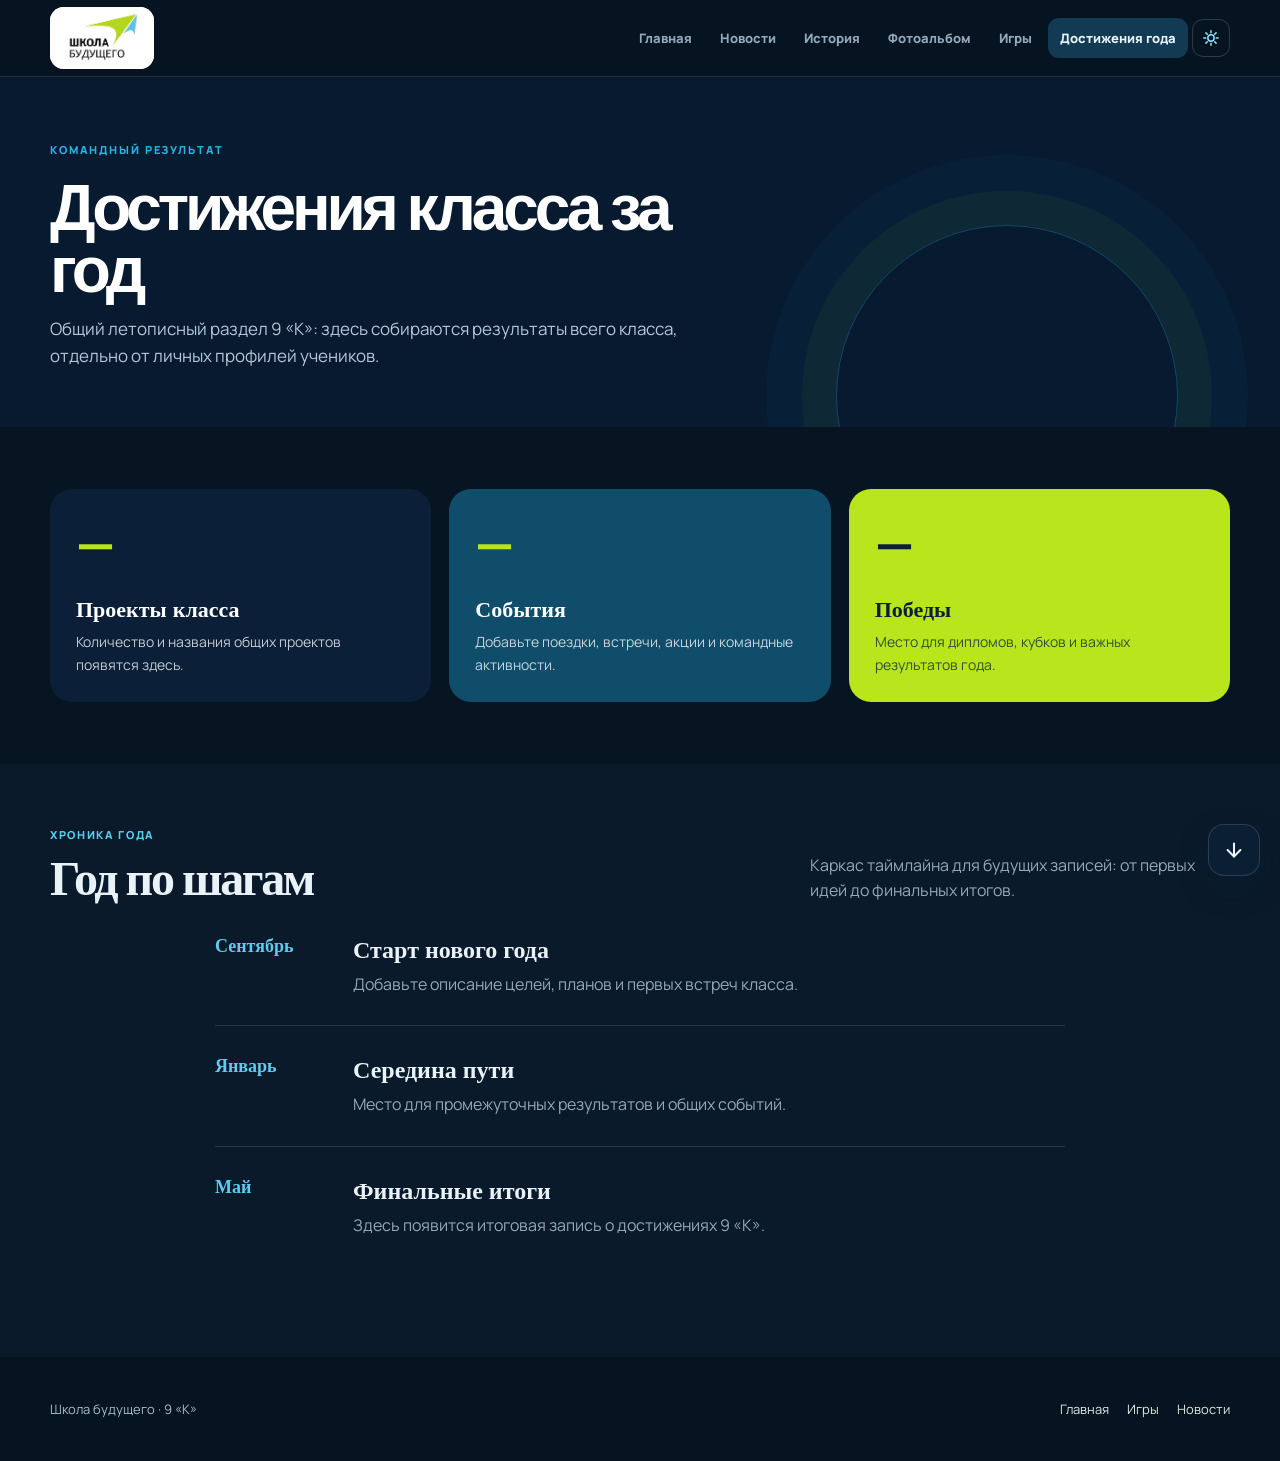
==== commit 5ab8267e: "Add dark theme for every page with a header toggle Dark palette lives in style.css under [data-theme" ====
--- a/pages/achievements.html
+++ b/pages/achievements.html
@@ -1 +1 @@
-<!doctype html><html lang="ru"><head><meta charset="utf-8"><meta name="viewport" content="width=device-width,initial-scale=1"><title>Достижения класса · 8 «К»</title><link rel="stylesheet" href="../style.css"></head><body><header class="site-header"><div class="container nav-inner"><a class="brand" href="../index.html"><img src="../assets/logo_school.jpg" alt="Школа будущего"><span><strong>Школа будущего</strong><small>класс 8 «К»</small></span></a><nav class="nav-menu"><a href="../index.html">Главная</a><a href="news.html">Новости</a><a href="histrory.html">История</a><a href="photos.html">Фотоальбом</a><a href="games.html">Игры</a><a class="active nav-cta" href="achievements.html">Достижения года</a></nav></div></header><main><section class="page-hero"><div class="container"><p class="eyebrow">Командный результат</p><h1 class="page-title">Достижения класса за год</h1><p class="page-intro">Общий летописный раздел 8 «К»: здесь собираются результаты всего класса, отдельно от личных профилей учеников.</p></div></section><section class="content-section"><div class="container"><div class="grid achievement-grid"><article class="achievement-card"><strong>—</strong><h2>Проекты класса</h2><p>Количество и названия общих проектов появятся здесь.</p></article><article class="achievement-card"><strong>—</strong><h2>События</h2><p>Добавьте поездки, встречи, акции и командные активности.</p></article><article class="achievement-card"><strong>—</strong><h2>Победы</h2><p>Место для дипломов, кубков и важных результатов года.</p></article></div></div></section><section class="content-section band"><div class="container"><div class="section-header"><div><p class="section-kicker">Хроника года</p><h2>Год по шагам</h2></div><p>Каркас таймлайна для будущих записей: от первых идей до финальных итогов.</p></div><div class="timeline"><article class="timeline-item"><div class="timeline-year">Сентябрь</div><div><h2>Старт нового года</h2><p>Добавьте описание целей, планов и первых встреч класса.</p></div></article><article class="timeline-item"><div class="timeline-year">Январь</div><div><h2>Середина пути</h2><p>Место для промежуточных результатов и общих событий.</p></div></article><article class="timeline-item"><div class="timeline-year">Май</div><div><h2>Финальные итоги</h2><p>Здесь появится итоговая запись о достижениях 8 «К».</p></div></article></div></div></section></main><footer class="site-footer"><div class="container footer-inner"><p>Школа будущего · 8 «К»</p><nav class="footer-links"><a href="../index.html">Главная</a><a href="games.html">Игры</a><a href="news.html">Новости</a></nav></div></footer><script src="../script.js"></script><script src="../site-config.js"></script></body></html>
+<!doctype html><html lang="ru"><head><meta charset="utf-8"><meta name="viewport" content="width=device-width,initial-scale=1"><title>Достижения класса · 8 «К»</title><script src="../theme.js"></script><link rel="stylesheet" href="../style.css"></head><body><header class="site-header"><div class="container nav-inner"><a class="brand" href="../index.html"><img src="../assets/logo_school.jpg" alt="Школа будущего"><span><strong>Школа будущего</strong><small>класс 8 «К»</small></span></a><nav class="nav-menu"><a href="../index.html">Главная</a><a href="news.html">Новости</a><a href="histrory.html">История</a><a href="photos.html">Фотоальбом</a><a href="games.html">Игры</a><a class="active nav-cta" href="achievements.html">Достижения года</a></nav></div></header><main><section class="page-hero"><div class="container"><p class="eyebrow">Командный результат</p><h1 class="page-title">Достижения класса за год</h1><p class="page-intro">Общий летописный раздел 8 «К»: здесь собираются результаты всего класса, отдельно от личных профилей учеников.</p></div></section><section class="content-section"><div class="container"><div class="grid achievement-grid"><article class="achievement-card"><strong>—</strong><h2>Проекты класса</h2><p>Количество и названия общих проектов появятся здесь.</p></article><article class="achievement-card"><strong>—</strong><h2>События</h2><p>Добавьте поездки, встречи, акции и командные активности.</p></article><article class="achievement-card"><strong>—</strong><h2>Победы</h2><p>Место для дипломов, кубков и важных результатов года.</p></article></div></div></section><section class="content-section band"><div class="container"><div class="section-header"><div><p class="section-kicker">Хроника года</p><h2>Год по шагам</h2></div><p>Каркас таймлайна для будущих записей: от первых идей до финальных итогов.</p></div><div class="timeline"><article class="timeline-item"><div class="timeline-year">Сентябрь</div><div><h2>Старт нового года</h2><p>Добавьте описание целей, планов и первых встреч класса.</p></div></article><article class="timeline-item"><div class="timeline-year">Январь</div><div><h2>Середина пути</h2><p>Место для промежуточных результатов и общих событий.</p></div></article><article class="timeline-item"><div class="timeline-year">Май</div><div><h2>Финальные итоги</h2><p>Здесь появится итоговая запись о достижениях 8 «К».</p></div></article></div></div></section></main><footer class="site-footer"><div class="container footer-inner"><p>Школа будущего · 8 «К»</p><nav class="footer-links"><a href="../index.html">Главная</a><a href="games.html">Игры</a><a href="news.html">Новости</a></nav></div></footer><script src="../script.js"></script><script src="../site-config.js"></script></body></html>
--- a/style.css
+++ b/style.css
@@ -10,7 +10,7 @@
 .hero{position:relative;overflow:hidden;background:#071a30;color:#fff;padding:58px 0 66px;border-bottom:1px solid #173f5c}.hero:before{content:'';position:absolute;inset:0;background-image:radial-gradient(circle at 9% 24%,rgba(255,255,255,.8) 0 1px,transparent 1.8px),radial-gradient(circle at 76% 18%,rgba(37,183,227,.8) 0 1px,transparent 1.8px),radial-gradient(circle at 49% 75%,rgba(184,229,27,.75) 0 1px,transparent 1.7px),radial-gradient(circle at 92% 74%,rgba(255,255,255,.7) 0 1px,transparent 1.7px);background-size:260px 220px,340px 260px,410px 300px,300px 250px;opacity:.62}.hero:after{content:'';position:absolute;width:700px;height:420px;right:-160px;bottom:-290px;background:radial-gradient(ellipse,rgba(37,183,227,.35),transparent 68%);pointer-events:none}.hero-grid{display:grid;grid-template-columns:1fr .9fr;gap:66px;align-items:center;position:relative;z-index:1}.hero-copy{max-width:650px}.eyebrow{color:var(--blue);font-size:11px;font-weight:800;text-transform:uppercase;letter-spacing:.17em;margin:0 0 18px}.hero h1,.page-title{font:700 clamp(43px,5.8vw,74px)/.97 'Space Grotesk',sans-serif;letter-spacing:-.065em;margin:0 0 22px;max-width:700px}.hero h1 span{color:var(--lime)}.lead{font-size:17px;color:#b2c8d6;max-width:560px;margin:0 0 29px}.hero-actions{display:flex;flex-wrap:wrap;gap:11px}.button{display:inline-flex;align-items:center;justify-content:center;min-height:46px;padding:0 18px;border-radius:13px;text-decoration:none;border:1px solid transparent;font-size:13px;font-weight:800;transition:transform .2s,box-shadow .2s,background .2s}.button:hover{transform:translateY(-2px);box-shadow:0 9px 22px rgba(4,21,40,.25)}.button.primary{background:var(--lime);color:#172e05}.button.secondary{border-color:rgba(255,255,255,.25);color:#fff;background:rgba(255,255,255,.08)}.button.secondary:hover{background:rgba(255,255,255,.16)}
 .orbit-stage{position:relative;min-height:320px;display:grid;place-items:center}.planet{width:194px;height:194px;border-radius:50%;background:radial-gradient(circle at 33% 28%,#d8ff60 0 5%,#8fc410 24%,#2a6f86 60%,#0a2541 74%);box-shadow:0 0 0 13px rgba(184,229,27,.07),0 0 80px rgba(37,183,227,.36),inset -26px -20px 35px rgba(2,16,31,.5);position:relative;z-index:2}.planet:after{content:'8К';position:absolute;inset:0;display:grid;place-items:center;font:700 50px 'Space Grotesk';color:rgba(255,255,255,.84);letter-spacing:-.08em}.orbit{position:absolute;border:1px solid rgba(106,223,241,.56);border-radius:50%;transform:rotate(-21deg)}.orbit.one{width:340px;height:128px}.orbit.two{width:400px;height:190px;transform:rotate(25deg);border-color:rgba(184,229,27,.45)}.satellite{position:absolute;width:12px;height:12px;border-radius:50%;background:var(--lime);box-shadow:0 0 16px var(--lime);top:37px;right:48px}.cosmic-note{position:absolute;left:0;bottom:6px;color:#8faec0;font-size:11px;letter-spacing:.08em;text-transform:uppercase}.hero-counters{display:flex;gap:25px;position:absolute;right:0;bottom:0}.hero-counters strong{display:block;color:var(--lime);font:700 27px 'Space Grotesk'}.hero-counters span{display:block;color:#9bb4c1;font-size:10px;text-transform:uppercase;letter-spacing:.08em}
 
-.section{padding:80px 0}.section.band{background:#fff}.section.soft-blue{background:#eef7fb}.section-header{display:flex;justify-content:space-between;gap:24px;align-items:end;margin-bottom:30px}.section-kicker{margin:0 0 10px;color:var(--blue-deep);font-size:11px;font-weight:800;letter-spacing:.15em;text-transform:uppercase}.section h2{font:600 clamp(30px,4vw,48px)/1.05 'Space Grotesk';letter-spacing:-.05em;margin:0}.section-header>p{max-width:420px;color:var(--muted);margin:0}.grid{display:grid;gap:18px}
+.section{padding:80px 0}.section.band,.content-section.band{background:#fff}.section.soft-blue{background:#eef7fb}.section-header{display:flex;justify-content:space-between;gap:24px;align-items:end;margin-bottom:30px}.section-kicker{margin:0 0 10px;color:var(--blue-deep);font-size:11px;font-weight:800;letter-spacing:.15em;text-transform:uppercase}.section h2,.content-section .section-header h2{font:600 clamp(30px,4vw,48px)/1.05 'Space Grotesk';letter-spacing:-.05em;margin:0}.section-header>p{max-width:420px;color:var(--muted);margin:0}.grid{display:grid;gap:18px}
 
 /* Students: card itself is the interaction, no floating broken button. */
 .students-grid{grid-template-columns:repeat(5,1fr)}.student-card,.teacher-card,.info-card{background:#fff;border:1px solid var(--line);border-radius:20px;overflow:hidden;box-shadow:0 7px 22px rgba(11,32,56,.045);transition:transform .25s ease,box-shadow .25s ease,border-color .25s ease}.student-card{display:flex;flex-direction:column;text-decoration:none;cursor:pointer}.student-card:hover,.student-card:focus-visible{transform:translateY(-7px);border-color:#9bd3e3;box-shadow:0 18px 33px rgba(11,32,56,.14)}.student-photo{aspect-ratio:1/1;background:linear-gradient(135deg,#e4f4fa,#eaf6d5);overflow:hidden}.student-photo img{width:100%;height:100%;object-fit:cover;transition:transform .45s ease}.student-card:hover .student-photo img{transform:scale(1.065)}.student-body{padding:16px;display:flex;flex-direction:column;flex:1;min-height:142px}.student-name{font:600 17px/1.15 'Space Grotesk';margin:0 0 8px}.student-role{font-size:12px;color:var(--muted);line-height:1.4}.student-action{display:flex;justify-content:space-between;align-items:center;margin-top:auto;padding-top:15px;color:var(--blue-deep);font-size:11px;font-weight:800;text-transform:uppercase;letter-spacing:.08em}.student-action b{display:grid;place-items:center;width:25px;height:25px;border-radius:50%;background:#eaf7fc;font-size:16px;line-height:1;transition:.2s}.student-card:hover .student-action b{background:var(--blue);color:#fff;transform:translate(2px,-2px)}.placeholder-mark{width:52px;height:52px;border-radius:16px;background:#eaf6d5;color:var(--lime-deep);display:grid;place-items:center;margin:0 auto;font:700 24px 'Space Grotesk'}
@@ -86,3 +86,78 @@
 .memory-grid.album-active{grid-template-columns:repeat(auto-fit,minmax(230px,1fr));grid-auto-rows:210px}
 .memory-grid.album-active .memory-card,.memory-grid.album-active .memory-card:first-child,.memory-grid.album-active .memory-card:nth-child(4){grid-column:auto;grid-row:auto}
 @media(max-width:720px){.album-bar{margin-bottom:16px}.album-chip{padding:8px 13px;font-size:12px}.memory-grid.album-active{grid-template-columns:repeat(2,1fr);grid-auto-rows:150px}}
+
+/* News article: clickable cards, full-story layout and article photo viewer. */
+.news-card-link{display:block;text-decoration:none;color:inherit;cursor:pointer;transition:transform .25s ease,box-shadow .25s ease,border-color .25s ease}
+.news-card-link:hover,.news-card-link:focus-visible{transform:translateY(-6px);border-color:#9bd3e3;box-shadow:0 18px 33px rgba(11,32,56,.14)}
+.news-card-link img{transition:transform .45s ease}
+.news-card-link:hover img{transform:scale(1.045)}
+.news-card-more{display:inline-flex;align-items:center;gap:8px;margin-top:15px;color:var(--blue-deep);font-size:11px;font-weight:800;text-transform:uppercase;letter-spacing:.08em}
+.article{max-width:840px;margin:0 auto}
+.article-back{margin:0 0 24px}
+.article-back .back-link{margin-bottom:0}
+.article>p{font-size:17px;line-height:1.72;color:var(--ink-2);margin:0 0 18px}
+.article .article-lead{font-size:21px;line-height:1.5;font-weight:600;color:var(--ink)}
+.article-gallery{display:grid;grid-template-columns:repeat(2,1fr);gap:16px;margin:34px 0 6px}
+.article-gallery figure{margin:0;border:1px solid var(--line);border-radius:18px;overflow:hidden;background:#fff;box-shadow:0 7px 22px rgba(11,32,56,.05)}
+.article-gallery img{width:100%;aspect-ratio:4/3;object-fit:cover;transition:transform .45s ease;cursor:zoom-in}
+.article-gallery figure:hover img{transform:scale(1.05)}
+.article-gallery figcaption{padding:12px 15px;font-size:13px;font-weight:700;color:var(--ink)}
+.article-gallery .is-wide{grid-column:1/-1}
+.article-gallery .is-wide img{aspect-ratio:16/9}
+.article-gallery img:focus-visible{outline:3px solid var(--blue);outline-offset:-3px}
+
+.article-lightbox{position:fixed;inset:0;z-index:90;display:flex;align-items:center;justify-content:center;padding:24px;background:rgba(4,16,29,.9);backdrop-filter:blur(14px);-webkit-backdrop-filter:blur(14px)}
+.article-lightbox[hidden]{display:none}
+.article-lightbox-img{max-width:min(1120px,94vw);max-height:84vh;width:auto;height:auto;border-radius:20px;box-shadow:0 30px 90px rgba(0,0,0,.6),0 0 0 1px rgba(255,255,255,.08);background:#0b2038;user-select:none;-webkit-user-select:none;-webkit-user-drag:none}
+.article-lightbox-close,.article-lightbox-nav{position:absolute;z-index:2;display:grid;place-items:center;border:1px solid rgba(255,255,255,.18);background:rgba(255,255,255,.08);color:#fff;cursor:pointer;transition:transform .22s ease,background .22s ease,border-color .22s ease,color .22s ease}
+.article-lightbox-close{top:18px;right:20px;width:46px;height:46px;border-radius:14px;font-size:24px;line-height:1}
+.article-lightbox-nav{top:50%;width:56px;height:56px;border-radius:50%;font-size:32px;line-height:1;transform:translateY(-50%)}
+.article-lightbox-nav.prev{left:18px}
+.article-lightbox-nav.next{right:18px}
+.article-lightbox-close:hover{background:var(--lime);border-color:var(--lime);color:#172e05}
+.article-lightbox-nav:hover{background:var(--lime);border-color:var(--lime);color:#172e05;transform:translateY(-50%) scale(1.08)}
+.article-lightbox-counter{position:absolute;left:50%;bottom:20px;transform:translateX(-50%);color:#fff;font-size:13px;font-weight:800;letter-spacing:.06em;background:rgba(255,255,255,.14);border-radius:99px;padding:6px 14px}
+.article-lightbox-counter[hidden]{display:none}
+body.article-lightbox-locked{overflow:hidden}
+@media(max-width:720px){.article-gallery{grid-template-columns:1fr}.article>p{font-size:16px}.article .article-lead{font-size:19px}}
+@media(max-width:600px){.article-lightbox{padding:14px}.article-lightbox-nav{width:44px;height:44px;font-size:28px}.article-lightbox-nav.prev{left:8px}.article-lightbox-nav.next{right:8px}.article-lightbox-close{top:12px;right:12px;width:42px;height:42px;font-size:22px}}
+
+/* Theme switch in the header: one compact button, dark theme is the default. */
+.theme-toggle{display:grid;place-items:center;flex:0 0 auto;width:38px;height:38px;padding:0;border:1px solid var(--line);border-radius:11px;background:transparent;color:var(--muted);cursor:pointer;transition:background .2s ease,color .2s ease,border-color .2s ease}
+.theme-toggle:hover{background:#eaf7fc;border-color:#9bd3e3;color:var(--blue-deep)}
+.theme-toggle svg{width:18px;height:18px}
+@media(max-width:720px){.theme-toggle{order:-1;width:36px;height:36px}}
+
+/* Theme switch fades colours instead of snapping, but only while the toggle runs. */
+@media(prefers-reduced-motion:no-preference){html.theme-fade *,html.theme-fade *::before,html.theme-fade *::after{transition:background-color .38s ease,color .38s ease,border-color .38s ease,box-shadow .38s ease,fill .38s ease!important}}
+
+/* Dark theme: cosmic surfaces for the whole site, hero and page heroes already dark. */
+[data-theme="dark"]{color-scheme:dark;--paper:#071523;--ink-2:#c9dae6;--muted:#93a8b9;--line:rgba(255,255,255,.12);--blue-deep:#5ccdf0;--lime-deep:#b8e51b;--text:#e8f2f8;--surface:#0e2131;--surface-2:#0a1a2a}
+[data-theme="dark"] body{background:var(--paper);color:var(--text)}
+[data-theme="dark"] .site-header{background:rgba(7,21,35,.92);border-bottom-color:var(--line)}
+[data-theme="dark"] .nav-menu a:hover,[data-theme="dark"] .nav-menu a.active{background:rgba(37,183,227,.16);color:#8ce4ff}
+[data-theme="dark"] .nav-menu a.nav-cta{background:#123a52;color:#eaf6ff}
+[data-theme="dark"] .nav-menu a.nav-cta:hover{background:var(--blue)}
+[data-theme="dark"] .theme-toggle{border-color:rgba(255,255,255,.16);color:#8ce4ff}
+[data-theme="dark"] .theme-toggle:hover{background:rgba(37,183,227,.16);border-color:rgba(37,183,227,.5)}
+[data-theme="dark"] .section.band,[data-theme="dark"] .content-section.band{background:var(--surface-2)}
+[data-theme="dark"] .section.soft-blue{background:#0c2130}
+[data-theme="dark"] .student-card,[data-theme="dark"] .teacher-card,[data-theme="dark"] .info-card,[data-theme="dark"] .news-card,[data-theme="dark"] .article-gallery figure,[data-theme="dark"] .album-chip,[data-theme="dark"] .game-card{background:var(--surface);border-color:var(--line);box-shadow:0 7px 22px rgba(0,0,0,.3)}
+[data-theme="dark"] .student-photo{background:linear-gradient(135deg,#12374b,#172a3b)}
+[data-theme="dark"] .student-action b,[data-theme="dark"] .album-chip .album-count{background:rgba(37,183,227,.18);color:#8ce4ff}
+[data-theme="dark"] .placeholder-mark{background:rgba(184,229,27,.16)}
+[data-theme="dark"] .tag{background:rgba(184,229,27,.14)}
+[data-theme="dark"] .memory-card{background:#102433}
+[data-theme="dark"] .placeholder{background:rgba(255,255,255,.04);border-color:rgba(255,255,255,.18)}
+[data-theme="dark"] .profile-photo{background:#102433}
+[data-theme="dark"] .notice{background:#0d2233}
+[data-theme="dark"] .site-footer{background:#061320}
+[data-theme="dark"] .achievement-card:nth-child(2){background:#0f4d6b}
+[data-theme="dark"] .album-chip:hover{border-color:var(--blue-deep);box-shadow:0 8px 18px rgba(0,0,0,.35)}
+[data-theme="dark"] .album-chip.active{background:var(--blue-deep);border-color:var(--blue-deep);color:#04212e;box-shadow:0 12px 26px rgba(0,0,0,.35)}
+[data-theme="dark"] .album-chip.active .album-count{background:#04212e;color:#8ce4ff}
+[data-theme="dark"] .article>p{color:#cfe0ec}
+[data-theme="dark"] .article .article-lead,[data-theme="dark"] .article-gallery figcaption{color:var(--text)}
+[data-theme="dark"] .news-card h2,[data-theme="dark"] .game-card h2,[data-theme="dark"] .student-name,[data-theme="dark"] .teacher-card h3,[data-theme="dark"] .info-card h3{color:var(--text)}
+[data-theme="dark"] .game-card p{color:var(--muted)}
